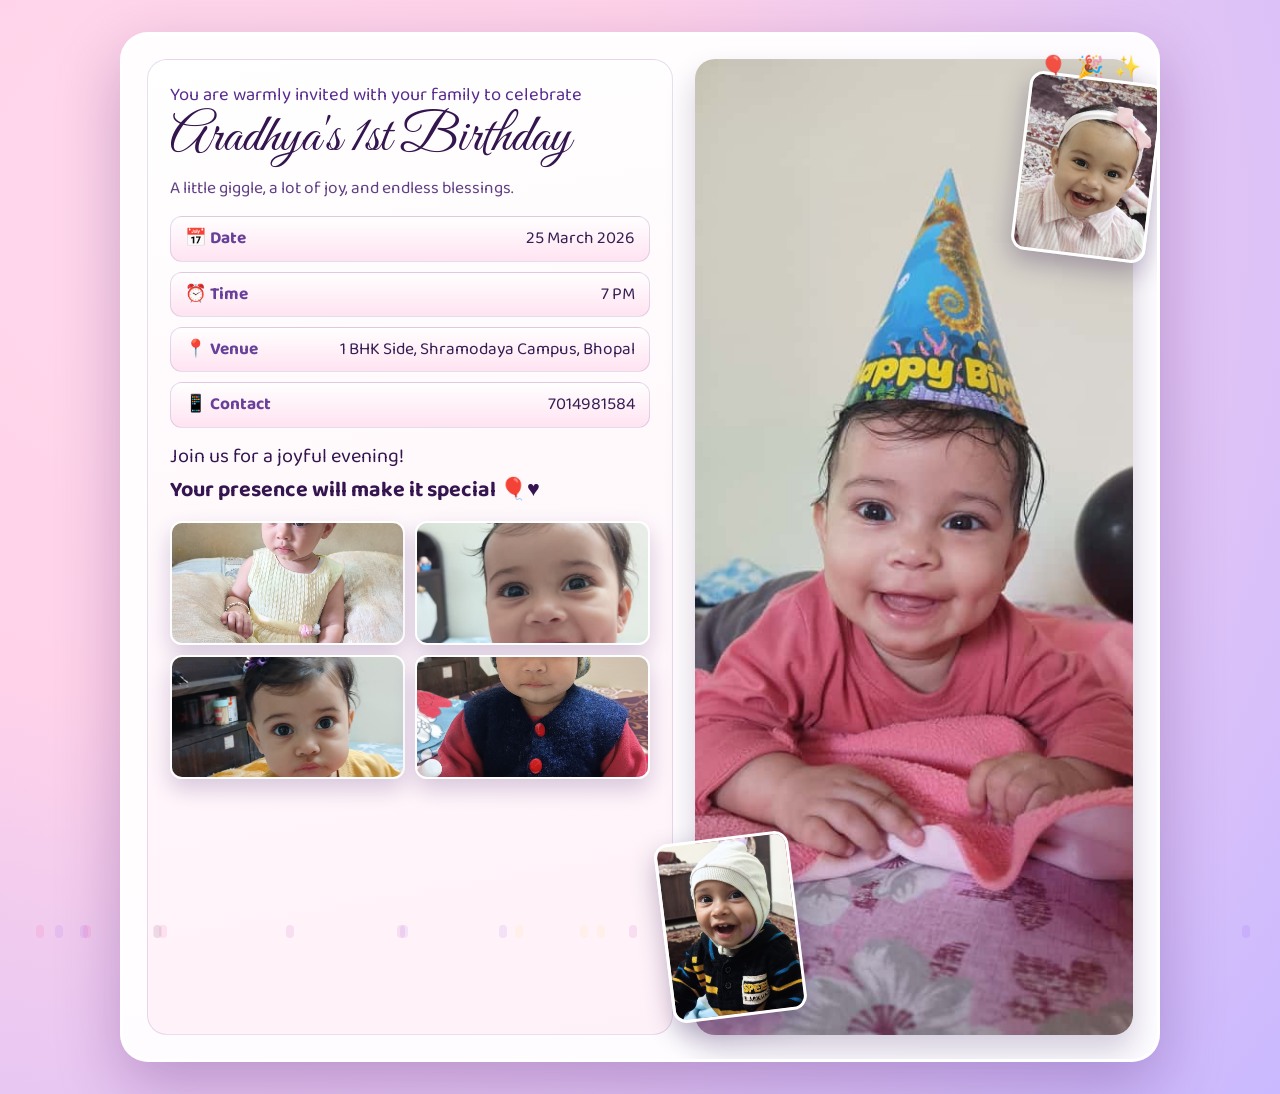
==== index.html @ 9c2704dc "first commit" ====
<!DOCTYPE html>
<html lang="en">
  <head>
    <meta charset="UTF-8" />
    <meta name="viewport" content="width=device-width, initial-scale=1.0" />
    <title>Aradhya's 1st Birthday Invitation</title>
    <link rel="preconnect" href="https://fonts.googleapis.com" />
    <link rel="preconnect" href="https://fonts.gstatic.com" crossorigin />
    <link
      href="https://fonts.googleapis.com/css2?family=Baloo+2:wght@400;600;700;800&family=Great+Vibes&display=swap"
      rel="stylesheet"
    />
    <link rel="stylesheet" href="style.css" />
  </head>
  <body>
    <main class="invite-wrapper">
      <section class="invite-card">
        <div class="corner-icons" aria-hidden="true">
          <span>🎈</span>
          <span>🎉</span>
          <span>✨</span>
        </div>

        <div class="invite-layout">
          <div class="invite-text">
            <p class="eyebrow">You are warmly invited with your family to celebrate</p>
            <h1>Aradhya's 1st Birthday</h1>
            <p class="tagline">A little giggle, a lot of joy, and endless blessings.</p>

            <div class="event-details">
              <p><span class="label">📅 Date</span><span class="value">25 March 2026</span></p>
              <p><span class="label">⏰ Time</span><span class="value">7 PM</span></p>
              <p>
                <span class="label">📍 Venue</span>
                <span class="value">1 BHK Side, Shramodaya Campus, Bhopal</span>
              </p>
              <p><span class="label">📱 Contact</span><span class="value">7014981584</span></p>
            </div>

            <p class="closing-line">Join us for a joyful evening!</p>
            <p class="closing-line strong">Your presence will make it special 🎈♥️</p>

            <div class="photo-strip" aria-label="Aradhya photo memories">
              <img src="./img/image-13.jpeg" alt="Aradhya in yellow dress" />
              <img src="./img/image-1.jpeg" alt="Aradhya cheerful portrait" />
              <img src="./img/image-8.jpeg" alt="Aradhya close-up portrait" />
              <img src="./img/image-14.jpeg" alt="Aradhya in winter wear" />
            </div>
          </div>

          <div class="invite-visual">
            <img
              class="hero-photo"
              src="./img/image-15.jpeg"
              alt="Aradhya smiling in birthday cap"
            />
            <img
              class="float-photo photo-a"
              src="./img/image-10.jpeg"
              alt="Aradhya in winter cap smiling"
            />
            <img
              class="float-photo photo-b"
              src="./img/image-3.jpeg"
              alt="Aradhya smiling in pink outfit"
            />
          </div>
        </div>
      </section>
    </main>

    <script src="script.js"></script>
  </body>
</html>
---- style.css ----
:root {
  --pink-50: #fff1f8;
  --pink-100: #ffe3f1;
  --pink-300: #f79dcf;
  --purple-700: #592b8f;
  --purple-900: #35154f;
  --teal-500: #2f9fa0;
  --text-dark: #2a173f;
  --white-95: rgba(255, 255, 255, 0.95);
}

* {
  box-sizing: border-box;
}

body {
  margin: 0;
  min-height: 100vh;
  font-family: "Baloo 2", cursive;
  color: var(--text-dark);
  background: radial-gradient(circle at 15% 20%, #ffd8ec 0%, #ffd2e9 35%, #cab9ff 100%);
}

.invite-wrapper {
  min-height: 100vh;
  display: grid;
  place-items: center;
  padding: 32px 16px;
}

.invite-card {
  width: min(1040px, 100%);
  border-radius: 28px;
  overflow: hidden;
  background: var(--white-95);
  border: 3px solid rgba(255, 255, 255, 0.85);
  box-shadow: 0 24px 64px rgba(60, 12, 100, 0.28);
  position: relative;
}

.corner-icons {
  position: absolute;
  z-index: 5;
  top: 16px;
  right: 16px;
  display: flex;
  gap: 10px;
  font-size: 1.35rem;
  opacity: 0.9;
}

.corner-icons span {
  animation: bob 2.4s ease-in-out infinite;
}

.corner-icons span:nth-child(2) {
  animation-delay: 0.25s;
}

.corner-icons span:nth-child(3) {
  animation-delay: 0.5s;
}

.invite-layout {
  display: grid;
  grid-template-columns: 1.2fr 1fr;
  gap: 22px;
  padding: 24px;
}

.invite-text {
  background: linear-gradient(170deg, #fff 0%, var(--pink-50) 100%);
  border: 1px solid rgba(89, 43, 143, 0.14);
  border-radius: 20px;
  padding: 24px 22px;
}

h1 {
  margin: 2px 0 0;
  line-height: 1.05;
  font-size: clamp(2.4rem, 4.2vw, 3.4rem);
  font-family: "Great Vibes", cursive;
  font-weight: 500;
  color: var(--purple-900);
}

.eyebrow {
  margin: 0;
  font-size: 1.15rem;
  line-height: 1.3;
  color: var(--purple-700);
}

.tagline {
  margin: 8px 0 14px;
  font-size: 1.08rem;
  color: #613f87;
}

.event-details {
  display: grid;
  gap: 10px;
}

.event-details p {
  margin: 0;
  padding: 10px 14px;
  display: flex;
  justify-content: space-between;
  align-items: baseline;
  gap: 14px;
  border-radius: 12px;
  background: linear-gradient(180deg, #fff, var(--pink-100));
  border: 1px solid rgba(89, 43, 143, 0.16);
  font-size: 1.08rem;
  line-height: 1.35;
}

.label {
  color: #68409a;
  font-weight: 700;
  white-space: nowrap;
}

.value {
  text-align: right;
  color: #371d54;
}

.closing-line {
  margin: 12px 0 0;
  font-size: 1.25rem;
  color: var(--purple-900);
}

.closing-line.strong {
  margin-top: 1px;
  font-size: 1.35rem;
  font-weight: 700;
}

.invite-visual {
  position: relative;
  display: flex;
  align-items: stretch;
}

.hero-photo {
  width: 100%;
  height: 100%;
  min-height: 420px;
  border-radius: 20px;
  object-fit: cover;
  object-position: center;
  display: block;
  box-shadow: 0 16px 30px rgba(43, 19, 79, 0.2);
}

.float-photo {
  position: absolute;
  width: 135px;
  aspect-ratio: 3 / 4;
  object-fit: cover;
  border-radius: 14px;
  border: 3px solid #fff;
  box-shadow: 0 10px 26px rgba(34, 9, 70, 0.3);
}

.photo-a {
  bottom: 18px;
  left: -32px;
  transform: rotate(-7deg);
}

.photo-b {
  top: 18px;
  right: -22px;
  transform: rotate(7deg);
}

.photo-strip {
  display: grid;
  grid-template-columns: repeat(2, minmax(0, 1fr));
  gap: 10px;
  margin-top: 14px;
}

.photo-strip img {
  width: 100%;
  height: 124px;
  object-fit: cover;
  border-radius: 12px;
  border: 2px solid #fff;
  box-shadow: 0 10px 22px rgba(54, 17, 101, 0.2);
  transition: transform 0.3s ease, box-shadow 0.3s ease;
}

.photo-strip img:hover {
  transform: translateY(-4px) scale(1.02);
  box-shadow: 0 14px 26px rgba(54, 17, 101, 0.3);
}

.confetti {
  position: fixed;
  width: 8px;
  height: 13px;
  top: -20px;
  border-radius: 4px;
  pointer-events: none;
  animation: drop linear forwards;
  z-index: 10;
}

@keyframes bob {
  0%,
  100% {
    transform: translateY(0);
  }
  50% {
    transform: translateY(-5px);
  }
}

@keyframes drop {
  to {
    transform: translateY(105vh) rotate(540deg);
    opacity: 0.1;
  }
}

@media (max-width: 760px) {
  .invite-layout {
    grid-template-columns: 1fr;
    padding: 16px;
  }

  .event-details {
    gap: 8px;
  }

  .event-details p {
    display: grid;
    gap: 2px;
  }

  .photo-strip {
    grid-template-columns: repeat(2, 1fr);
    margin-top: 12px;
  }

  .photo-strip img {
    height: 120px;
  }

  .hero-photo {
    min-height: 340px;
  }

  .float-photo {
    width: 108px;
  }

  .photo-a {
    left: 8px;
    bottom: 8px;
  }

  .photo-b {
    right: 8px;
    top: 8px;
  }

  .closing-line {
    font-size: 1.15rem;
  }

  .closing-line.strong {
    font-size: 1.22rem;
  }
}
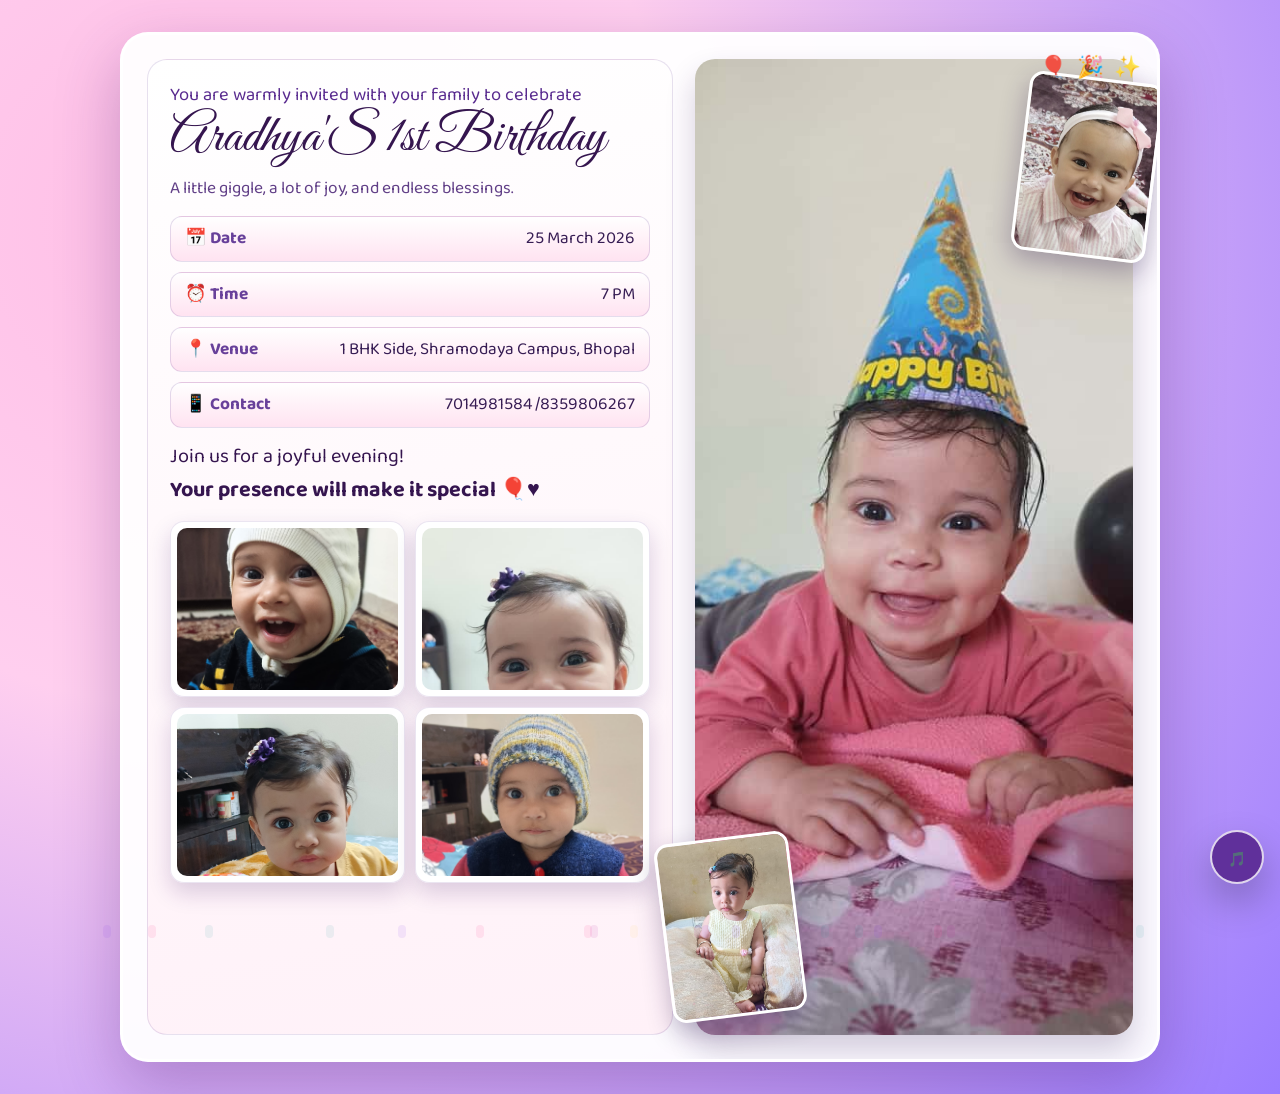
==== commit 79e795dd: "changes" ====
--- a/index.html
+++ b/index.html
@@ -24,7 +24,7 @@
         <div class="invite-layout">
           <div class="invite-text">
             <p class="eyebrow">You are warmly invited with your family to celebrate</p>
-            <h1>Aradhya's 1st Birthday</h1>
+            <h1>Aradhya'S 1st Birthday</h1>
             <p class="tagline">A little giggle, a lot of joy, and endless blessings.</p>
 
             <div class="event-details">
@@ -34,17 +34,32 @@
                 <span class="label">📍 Venue</span>
                 <span class="value">1 BHK Side, Shramodaya Campus, Bhopal</span>
               </p>
-              <p><span class="label">📱 Contact</span><span class="value">7014981584</span></p>
+              <p><span class="label">📱 Contact</span><span class="value">7014981584 /8359806267</span></p>
+               
             </div>
 
             <p class="closing-line">Join us for a joyful evening!</p>
             <p class="closing-line strong">Your presence will make it special 🎈♥️</p>
 
             <div class="photo-strip" aria-label="Aradhya photo memories">
-              <img src="./img/image-13.jpeg" alt="Aradhya in yellow dress" />
-              <img src="./img/image-1.jpeg" alt="Aradhya cheerful portrait" />
-              <img src="./img/image-8.jpeg" alt="Aradhya close-up portrait" />
-              <img src="./img/image-14.jpeg" alt="Aradhya in winter wear" />
+              <div class="photo-tile">
+                <img src="./img/image-10.jpeg" alt="Aradhya in yellow dress" />
+              </div>
+              <div class="photo-tile">
+                <img
+                  src="./img/image-1.jpeg"
+                  alt="Aradhya cheerful portrait"
+                />
+              </div>
+              <div class="photo-tile">
+                <img src="./img/image-8.jpeg" alt="Aradhya close-up portrait" />
+              </div>
+              <div class="photo-tile">
+                <img
+                  src="./img/image-14.jpeg"
+                  alt="Aradhya in winter wear"
+                />
+              </div>
             </div>
           </div>
 
@@ -54,9 +69,15 @@
               src="./img/image-15.jpeg"
               alt="Aradhya smiling in birthday cap"
             />
+            <div class="hero-overlay" aria-hidden="true">
+              <div class="hero-overlay-inner">
+                <div class="hero-overlay-title">Aradhya&apos;S 1st Birthday</div>
+                <div class="hero-overlay-meta">25 March 2026 • 7 PM</div>
+              </div>
+            </div>
             <img
               class="float-photo photo-a"
-              src="./img/image-10.jpeg"
+              src="./img/image-13.jpeg"
               alt="Aradhya in winter cap smiling"
             />
             <img
@@ -70,5 +91,12 @@
     </main>
 
     <script src="script.js"></script>
+
+    <button id="musicBtn" class="music-btn" type="button" aria-label="Toggle background music">
+      <span>🎵</span>
+    </button>
+    <audio id="bgm" preload="auto" loop>
+      <source src="./assets/music.mp3" type="audio/mpeg" />
+    </audio>
   </body>
 </html>
--- a/style.css
+++ b/style.css
@@ -18,7 +18,12 @@
   min-height: 100vh;
   font-family: "Baloo 2", cursive;
   color: var(--text-dark);
-  background: radial-gradient(circle at 15% 20%, #ffd8ec 0%, #ffd2e9 35%, #cab9ff 100%);
+  background: radial-gradient(
+    circle at 15% 20%,
+    #ffbfe6 0%,
+    #ffcfef 35%,
+    #9a7cff 100%
+  );
 }
 
 .invite-wrapper {
@@ -36,6 +41,8 @@
   border: 3px solid rgba(255, 255, 255, 0.85);
   box-shadow: 0 24px 64px rgba(60, 12, 100, 0.28);
   position: relative;
+  --tile-clip: none;
+  animation: cardIn 900ms ease-out both;
 }
 
 .corner-icons {
@@ -82,6 +89,7 @@
   font-family: "Great Vibes", cursive;
   font-weight: 500;
   color: var(--purple-900);
+  animation: titleBreathe 5s ease-in-out infinite;
 }
 
 .eyebrow {
@@ -116,6 +124,26 @@
   line-height: 1.35;
 }
 
+.event-details p:nth-child(1) {
+  animation: rowFloat 4.2s ease-in-out infinite;
+  animation-delay: 0ms;
+}
+
+.event-details p:nth-child(2) {
+  animation: rowFloat 4.2s ease-in-out infinite;
+  animation-delay: 220ms;
+}
+
+.event-details p:nth-child(3) {
+  animation: rowFloat 4.2s ease-in-out infinite;
+  animation-delay: 440ms;
+}
+
+.event-details p:nth-child(4) {
+  animation: rowFloat 4.2s ease-in-out infinite;
+  animation-delay: 660ms;
+}
+
 .label {
   color: #68409a;
   font-weight: 700;
@@ -137,12 +165,51 @@
   margin-top: 1px;
   font-size: 1.35rem;
   font-weight: 700;
+  animation: strongPulse 3.8s ease-in-out infinite;
 }
 
 .invite-visual {
   position: relative;
   display: flex;
   align-items: stretch;
+}
+
+.hero-overlay {
+  position: absolute;
+  left: 14px;
+  right: 14px;
+  bottom: 14px;
+  z-index: 2;
+  display: none;
+  pointer-events: none;
+}
+
+.hero-overlay-inner {
+  border-radius: 16px;
+  padding: 10px 12px;
+  color: #fff;
+  background: linear-gradient(
+    120deg,
+    rgba(53, 21, 79, 0.7) 0%,
+    rgba(184, 50, 132, 0.66) 100%
+  );
+  border: 1px solid rgba(255, 255, 255, 0.25);
+  box-shadow: 0 14px 28px rgba(0, 0, 0, 0.22);
+  text-shadow: 0 2px 14px rgba(0, 0, 0, 0.25);
+}
+
+.hero-overlay-title {
+  font-family: "Great Vibes", cursive;
+  font-size: 1.85rem;
+  line-height: 1;
+  font-weight: 500;
+}
+
+.hero-overlay-meta {
+  margin-top: 6px;
+  font-size: 0.98rem;
+  font-weight: 700;
+  opacity: 0.95;
 }
 
 .hero-photo {
@@ -164,6 +231,7 @@
   border-radius: 14px;
   border: 3px solid #fff;
   box-shadow: 0 10px 26px rgba(34, 9, 70, 0.3);
+  z-index: 3;
 }
 
 .photo-a {
@@ -185,19 +253,58 @@
   margin-top: 14px;
 }
 
-.photo-strip img {
+.photo-tile {
+  aspect-ratio: 4 / 3;
+  background: rgba(255, 255, 255, 0.95);
+  border: 1px solid rgba(89, 43, 143, 0.12);
+  box-shadow: 0 10px 22px rgba(54, 17, 101, 0.18);
+  padding: 6px;
+  overflow: hidden;
+  border-radius: 14px;
+  transition: transform 0.3s ease, box-shadow 0.3s ease;
+  animation: tileFloat 4.5s ease-in-out infinite;
+}
+
+.photo-tile:nth-child(1) {
+  animation-delay: 0ms;
+}
+.photo-tile:nth-child(2) {
+  animation-delay: 140ms;
+}
+.photo-tile:nth-child(3) {
+  animation-delay: 280ms;
+}
+.photo-tile:nth-child(4) {
+  animation-delay: 420ms;
+}
+
+.photo-tile img {
   width: 100%;
-  height: 124px;
+  height: 100%;
+  display: block;
   object-fit: cover;
-  border-radius: 12px;
-  border: 2px solid #fff;
-  box-shadow: 0 10px 22px rgba(54, 17, 101, 0.2);
-  transition: transform 0.3s ease, box-shadow 0.3s ease;
-}
-
-.photo-strip img:hover {
+  border-radius: 10px;
+}
+
+.photo-tile:hover {
   transform: translateY(-4px) scale(1.02);
   box-shadow: 0 14px 26px rgba(54, 17, 101, 0.3);
+}
+
+.photo-strip .photo-tile:nth-child(1) img {
+  object-position: center 45%;
+}
+
+.photo-strip .photo-tile:nth-child(2) img {
+  object-position: center 35%;
+}
+
+.photo-strip .photo-tile:nth-child(3) img {
+  object-position: center 38%;
+}
+
+.photo-strip .photo-tile:nth-child(4) img {
+  object-position: center 30%;
 }
 
 .confetti {
@@ -211,6 +318,52 @@
   z-index: 10;
 }
 
+.balloon {
+  position: fixed;
+  width: var(--balloon-size, 24px);
+  height: calc(var(--balloon-size, 24px) * 1.2);
+  left: 0;
+  border-radius: 50% 50% 48% 48%;
+  background: var(--balloon-color, #ff7ac8);
+  box-shadow: inset -8px -8px 14px rgba(255, 255, 255, 0.25);
+  opacity: 0.8;
+  pointer-events: none;
+  z-index: 9;
+}
+
+.balloon::before {
+  content: "";
+  position: absolute;
+  bottom: -5px;
+  left: 50%;
+  width: 8px;
+  height: 8px;
+  transform: translateX(-50%) rotate(45deg);
+  background: inherit;
+  border-radius: 1px;
+}
+
+.balloon::after {
+  content: "";
+  position: absolute;
+  left: 50%;
+  top: calc(100% + 2px);
+  width: 1.5px;
+  height: 30px;
+  transform: translateX(-50%);
+  background: rgba(89, 43, 143, 0.35);
+}
+
+.balloon-rise {
+  bottom: -80px;
+  animation: balloonRise linear forwards;
+}
+
+.balloon-fall {
+  top: -80px;
+  animation: balloonFall linear forwards;
+}
+
 @keyframes bob {
   0%,
   100% {
@@ -228,10 +381,162 @@
   }
 }
 
+@keyframes balloonRise {
+  0% {
+    transform: translateY(0) translateX(0) rotate(0deg);
+    opacity: 0;
+  }
+  12% {
+    opacity: 0.85;
+  }
+  100% {
+    transform: translateY(-120vh) translateX(18px) rotate(8deg);
+    opacity: 0;
+  }
+}
+
+@keyframes balloonFall {
+  0% {
+    transform: translateY(0) translateX(0) rotate(0deg);
+    opacity: 0;
+  }
+  12% {
+    opacity: 0.8;
+  }
+  100% {
+    transform: translateY(120vh) translateX(-16px) rotate(-8deg);
+    opacity: 0;
+  }
+}
+
+@keyframes cardIn {
+  from {
+    opacity: 0;
+    transform: translateY(10px) scale(0.99);
+  }
+  to {
+    opacity: 1;
+    transform: translateY(0) scale(1);
+  }
+}
+
+@keyframes titleBreathe {
+  0%,
+  100% {
+    transform: translateY(0);
+  }
+  50% {
+    transform: translateY(-2px);
+  }
+}
+
+@keyframes rowFloat {
+  0%,
+  100% {
+    transform: translateY(0);
+  }
+  50% {
+    transform: translateY(-3px);
+  }
+}
+
+@keyframes tileFloat {
+  0%,
+  100% {
+    transform: translateY(0);
+  }
+  50% {
+    transform: translateY(-4px);
+  }
+}
+
+@keyframes strongPulse {
+  0%,
+  100% {
+    transform: translateY(0) scale(1);
+  }
+  50% {
+    transform: translateY(-1px) scale(1.03);
+  }
+}
+
+@media (prefers-reduced-motion: reduce) {
+  .invite-card,
+  h1,
+  .event-details p,
+  .closing-line.strong,
+  .photo-tile,
+  .balloon {
+    animation: none !important;
+  }
+}
+
 @media (max-width: 760px) {
+  .invite-card {
+    max-height: none;
+  }
+
+  .invite-wrapper {
+    padding: 16px 12px;
+    place-items: start center;
+  }
+
   .invite-layout {
-    grid-template-columns: 1fr;
-    padding: 16px;
+    display: flex;
+    flex-direction: column;
+    gap: 10px;
+    padding: 12px;
+  }
+
+  .invite-visual {
+    order: 1;
+  }
+
+  .invite-text {
+    order: 2;
+    padding: 16px 12px;
+  }
+
+  .hero-photo {
+    min-height: 235px;
+    border-radius: 16px;
+    height: 270px;
+    max-height: 300px;
+    object-fit: cover;
+    object-position: center 58%;
+    background: transparent;
+  }
+
+  .hero-overlay {
+    display: none;
+  }
+
+  .hero-overlay-title {
+    font-size: 1.55rem;
+  }
+
+  .hero-overlay-meta {
+    font-size: 0.9rem;
+  }
+
+  .float-photo {
+    display: block;
+    width: 112px;
+    border-radius: 14px;
+    border-width: 3px;
+  }
+
+  h1 {
+    font-size: clamp(1.95rem, 7.2vw, 2.35rem);
+  }
+
+  .eyebrow {
+    font-size: 0.98rem;
+  }
+
+  .tagline {
+    font-size: 0.98rem;
+    margin-bottom: 10px;
   }
 
   .event-details {
@@ -239,42 +544,98 @@
   }
 
   .event-details p {
-    display: grid;
-    gap: 2px;
+    flex-direction: column;
+    align-items: flex-start;
+    gap: 5px;
+    font-size: 0.94rem;
+    padding: 8px 10px;
+  }
+
+  .label {
+    white-space: normal;
+  }
+
+  .value {
+    text-align: left;
+  }
+
+  .closing-line {
+    font-size: 1.02rem;
+  }
+
+  .closing-line.strong {
+    font-size: 1.08rem;
   }
 
   .photo-strip {
-    grid-template-columns: repeat(2, 1fr);
-    margin-top: 12px;
-  }
-
-  .photo-strip img {
-    height: 120px;
-  }
-
-  .hero-photo {
-    min-height: 340px;
-  }
-
-  .float-photo {
-    width: 108px;
+    margin-top: 10px;
+    gap: 6px;
+  }
+
+  .photo-tile {
+    padding: 3px;
+    aspect-ratio: 1 / 1;
+  }
+
+  /* Mobile: square tiles tend to crop heads/cheeks, so re-center face */
+  .photo-strip .photo-tile:nth-child(1) img {
+    object-position: center 42%;
+  }
+
+  .photo-strip .photo-tile:nth-child(2) img {
+    object-position: center 48%;
+  }
+
+  .photo-strip .photo-tile:nth-child(3) img {
+    object-position: center 38%;
+  }
+
+  .photo-strip .photo-tile:nth-child(4) img {
+    object-position: center 34%;
+  }
+
+  .music-btn {
+    width: 46px;
+    height: 46px;
+    right: 12px;
+    bottom: 12px;
   }
 
   .photo-a {
-    left: 8px;
-    bottom: 8px;
+    left: -12px;
+    bottom: 14px;
+    transform: rotate(-7deg);
   }
 
   .photo-b {
-    right: 8px;
-    top: 8px;
-  }
-
-  .closing-line {
-    font-size: 1.15rem;
-  }
-
-  .closing-line.strong {
-    font-size: 1.22rem;
-  }
-}
+    right: -10px;
+    top: 14px;
+    transform: rotate(7deg);
+  }
+}
+
+ .music-btn {
+  position: fixed;
+  right: 16px;
+  bottom: 16px;
+  z-index: 20;
+  width: 54px;
+  height: 54px;
+  border-radius: 50%;
+  border: 2px solid rgba(255, 255, 255, 0.8);
+  background: rgba(92, 43, 149, 0.94);
+  color: #fff;
+  box-shadow: 0 18px 38px rgba(0, 0, 0, 0.25);
+  cursor: pointer;
+  display: grid;
+  place-items: center;
+  padding: 0;
+  font-size: 1.15rem;
+}
+
+.music-btn span {
+  font-size: 0.9rem;
+  display: block;
+  line-height: 1;
+  transform: translateY(2px);
+}
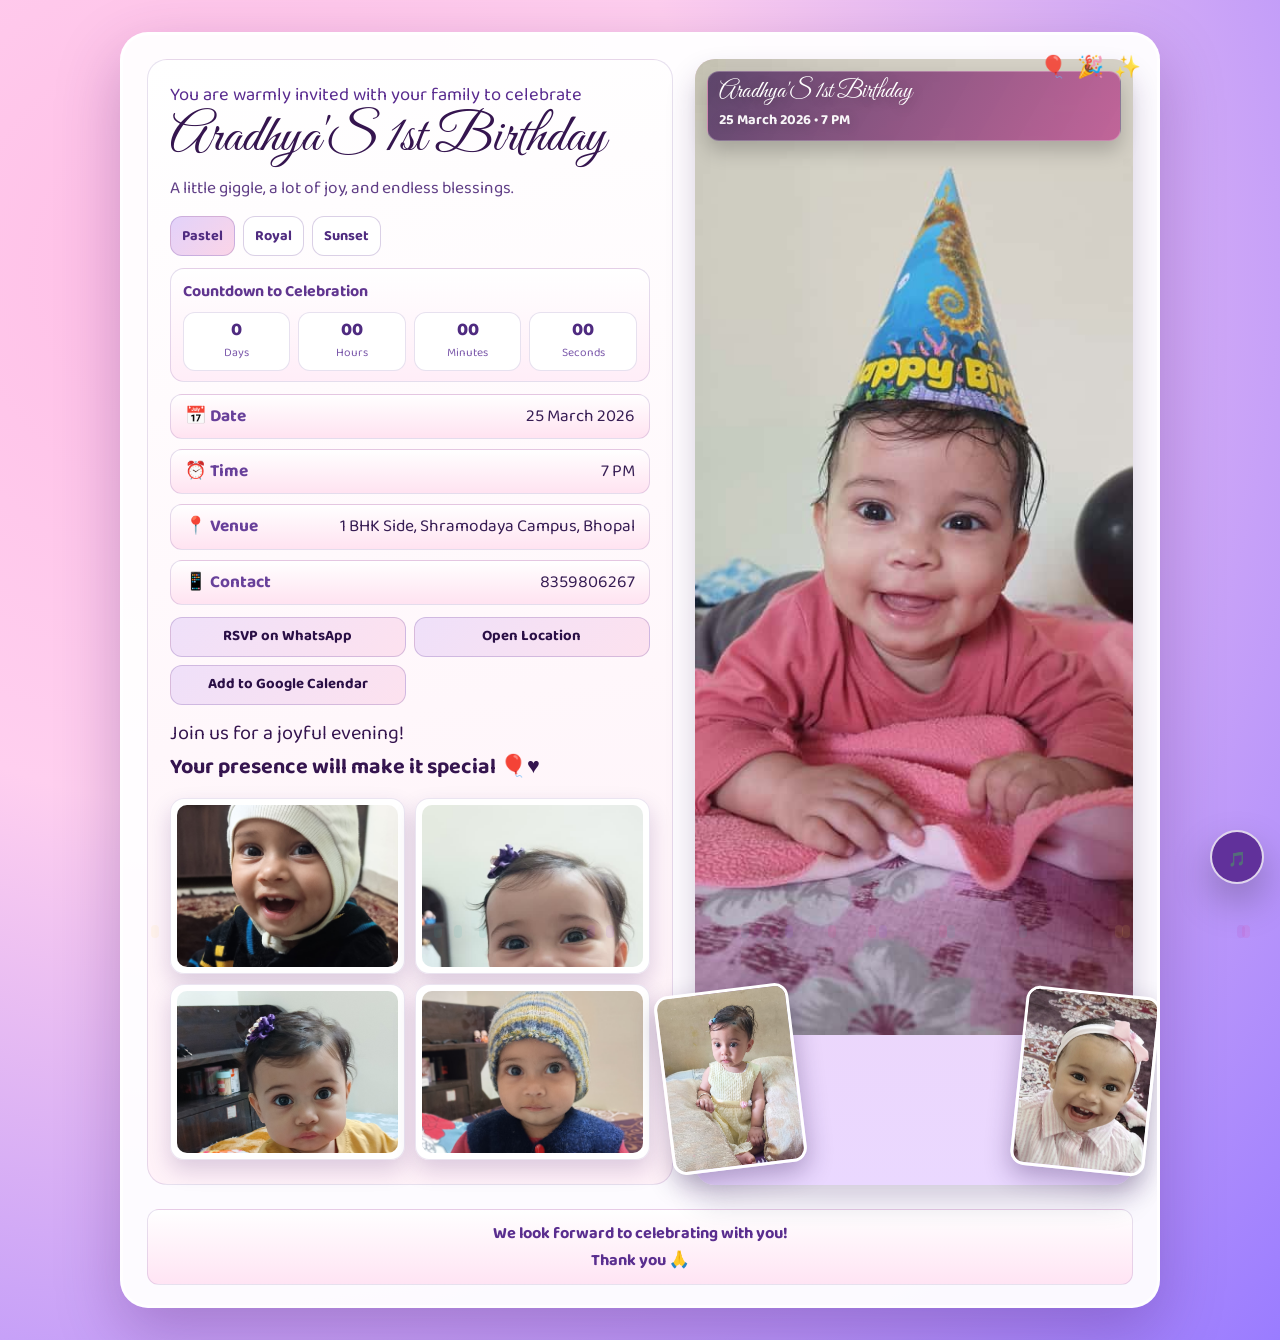
==== commit 294394f9: "changes" ====
--- a/index.html
+++ b/index.html
@@ -4,6 +4,18 @@
     <meta charset="UTF-8" />
     <meta name="viewport" content="width=device-width, initial-scale=1.0" />
     <title>Aradhya's 1st Birthday Invitation</title>
+    <meta
+      name="description"
+      content="Join us to celebrate Aradhya's 1st Birthday on 25 March 2026, 7 PM, at Shramodaya Campus, Bhopal."
+    />
+    <meta property="og:title" content="Aradhya's 1st Birthday Invitation" />
+    <meta
+      property="og:description"
+      content="You are warmly invited with your family to celebrate Aradhya's 1st Birthday."
+    />
+    <meta property="og:type" content="website" />
+    <meta property="og:image" content="./img/image-15.jpeg" />
+    <link rel="icon" type="image/jpeg" href="./img/image-15.jpeg" />
     <link rel="preconnect" href="https://fonts.googleapis.com" />
     <link rel="preconnect" href="https://fonts.gstatic.com" crossorigin />
     <link
@@ -23,25 +35,67 @@
 
         <div class="invite-layout">
           <div class="invite-text">
-            <p class="eyebrow">You are warmly invited with your family to celebrate</p>
-            <h1>Aradhya'S 1st Birthday</h1>
-            <p class="tagline">A little giggle, a lot of joy, and endless blessings.</p>
+            <p class="eyebrow reveal">You are warmly invited with your family to celebrate</p>
+            <h1 class="reveal">Aradhya'S 1st Birthday</h1>
+            <p class="tagline reveal">A little giggle, a lot of joy, and endless blessings.</p>
 
-            <div class="event-details">
+            <div class="theme-switcher reveal" aria-label="Theme switcher">
+              <button class="theme-btn active" data-theme="pastel" type="button">
+                Pastel
+              </button>
+              <button class="theme-btn" data-theme="royal" type="button">Royal</button>
+              <button class="theme-btn" data-theme="sunset" type="button">Sunset</button>
+            </div>
+
+            <div class="countdown-wrap reveal">
+              <div class="countdown-title">Countdown to Celebration</div>
+              <div id="countdown" class="countdown" aria-live="polite">
+                <div class="countdown-box"><span id="cdDays">0</span><small>Days</small></div>
+                <div class="countdown-box"><span id="cdHours">0</span><small>Hours</small></div>
+                <div class="countdown-box"><span id="cdMinutes">0</span><small>Minutes</small></div>
+                <div class="countdown-box"><span id="cdSeconds">0</span><small>Seconds</small></div>
+              </div>
+            </div>
+
+            <div class="event-details reveal">
               <p><span class="label">📅 Date</span><span class="value">25 March 2026</span></p>
               <p><span class="label">⏰ Time</span><span class="value">7 PM</span></p>
               <p>
                 <span class="label">📍 Venue</span>
                 <span class="value">1 BHK Side, Shramodaya Campus, Bhopal</span>
               </p>
-              <p><span class="label">📱 Contact</span><span class="value">7014981584 /8359806267</span></p>
+              <p><span class="label">📱 Contact</span><span class="value">8359806267</span></p>
                
             </div>
 
-            <p class="closing-line">Join us for a joyful evening!</p>
-            <p class="closing-line strong">Your presence will make it special 🎈♥️</p>
+            <div class="action-grid reveal">
+              <a
+                class="action-btn"
+                target="_blank"
+                rel="noopener noreferrer"
+                href="https://wa.me/918359806267?text=We%20will%20join%20Aradhya%27S%201st%20Birthday%20celebration%20on%2025%20March%202026%20at%207%20PM.%20Thank%20you%20for%20the%20invite%21"
+                >RSVP on WhatsApp</a
+              >
+              <a
+                class="action-btn"
+                target="_blank"
+                rel="noopener noreferrer"
+                href="https://maps.app.goo.gl/EkaTwREzfzoWGPge7"
+                >Open Location</a
+              >
+              <a
+                class="action-btn"
+                target="_blank"
+                rel="noopener noreferrer"
+                href="https://calendar.google.com/calendar/render?action=TEMPLATE&text=Aradhya%27S%201st%20Birthday&dates=20260325T133000Z/20260325T163000Z&details=You%20are%20warmly%20invited%20with%20your%20family%20to%20celebrate%20Aradhya%27S%201st%20Birthday.&location=1%20BHK%20Side%2C%20Shramodaya%20Campus%2C%20Bhopal"
+                >Add to Google Calendar</a
+              >
+            </div>
 
-            <div class="photo-strip" aria-label="Aradhya photo memories">
+            <p class="closing-line reveal">Join us for a joyful evening!</p>
+            <p class="closing-line strong reveal">Your presence will make it special 🎈♥️</p>
+
+            <div class="photo-strip reveal" aria-label="Aradhya photo memories">
               <div class="photo-tile">
                 <img src="./img/image-10.jpeg" alt="Aradhya in yellow dress" />
               </div>
@@ -65,7 +119,7 @@
 
           <div class="invite-visual">
             <img
-              class="hero-photo"
+              class="hero-photo reveal"
               src="./img/image-15.jpeg"
               alt="Aradhya smiling in birthday cap"
             />
@@ -87,16 +141,29 @@
             />
           </div>
         </div>
+
+        <p class="thank-note">
+          We look forward to celebrating with you!<br />
+          Thank you 🙏
+        </p>
       </section>
     </main>
 
     <script src="script.js"></script>
 
+    <button
+      id="autoplayBtn"
+      class="autoplay-btn"
+      type="button"
+      title="Music autoplay setting"
+    >
+      Auto: ON
+    </button>
     <button id="musicBtn" class="music-btn" type="button" aria-label="Toggle background music">
       <span>🎵</span>
     </button>
     <audio id="bgm" preload="auto" loop>
-      <source src="./assets/music.mp3" type="audio/mpeg" />
+      <source src="./assets/moodmode-happy-birthday-song-455067.mp3" type="audio/mpeg" />
     </audio>
   </body>
 </html>
--- a/style.css
+++ b/style.css
@@ -7,6 +7,8 @@
   --teal-500: #2f9fa0;
   --text-dark: #2a173f;
   --white-95: rgba(255, 255, 255, 0.95);
+  --accent-a: #7c3aed;
+  --accent-b: #ec4899;
 }
 
 * {
@@ -26,6 +28,14 @@
   );
 }
 
+body[data-theme="royal"] {
+  background: radial-gradient(circle at 20% 20%, #c1b3ff 0%, #8c6dff 40%, #42236f 100%);
+}
+
+body[data-theme="sunset"] {
+  background: radial-gradient(circle at 20% 20%, #ffd49d 0%, #ffa0c7 45%, #7a4cff 100%);
+}
+
 .invite-wrapper {
   min-height: 100vh;
   display: grid;
@@ -103,6 +113,71 @@
   margin: 8px 0 14px;
   font-size: 1.08rem;
   color: #613f87;
+}
+
+.theme-switcher {
+  display: flex;
+  gap: 8px;
+  margin: 0 0 12px;
+}
+
+.theme-btn {
+  border: 1px solid rgba(89, 43, 143, 0.22);
+  border-radius: 12px;
+  padding: 7px 11px;
+  font-family: inherit;
+  font-weight: 700;
+  font-size: 0.9rem;
+  background: #fff;
+  color: #4f2b80;
+  cursor: pointer;
+}
+
+.theme-btn.active {
+  background: linear-gradient(135deg, rgba(124, 58, 237, 0.22), rgba(236, 72, 153, 0.22));
+}
+
+.countdown-wrap {
+  border: 1px solid rgba(89, 43, 143, 0.16);
+  border-radius: 14px;
+  padding: 10px 12px;
+  margin: 0 0 12px;
+  background: linear-gradient(180deg, rgba(255, 255, 255, 0.92), rgba(255, 236, 247, 0.92));
+}
+
+.countdown-title {
+  font-weight: 700;
+  color: #60358f;
+  margin-bottom: 8px;
+}
+
+.countdown {
+  display: grid;
+  grid-template-columns: repeat(4, minmax(0, 1fr));
+  gap: 8px;
+}
+
+.countdown-box {
+  border-radius: 12px;
+  padding: 8px 4px;
+  text-align: center;
+  background: #fff;
+  border: 1px solid rgba(89, 43, 143, 0.14);
+}
+
+.countdown-box span {
+  display: block;
+  font-size: 1.15rem;
+  font-weight: 800;
+  color: #4f2b80;
+  line-height: 1;
+}
+
+.countdown-box small {
+  display: block;
+  margin-top: 3px;
+  font-size: 0.74rem;
+  color: #7a57aa;
 }
 
 .event-details {
@@ -168,6 +243,34 @@
   animation: strongPulse 3.8s ease-in-out infinite;
 }
 
+.action-grid {
+  margin-top: 12px;
+  display: grid;
+  grid-template-columns: repeat(2, minmax(0, 1fr));
+  gap: 8px;
+}
+
+.action-btn {
+  appearance: none;
+  border: 1px solid rgba(89, 43, 143, 0.22);
+  border-radius: 12px;
+  background: linear-gradient(130deg, rgba(124, 58, 237, 0.12), rgba(236, 72, 153, 0.12));
+  color: #2a0f46;
+  font-family: inherit;
+  font-size: 0.93rem;
+  font-weight: 700;
+  line-height: 1.2;
+  padding: 10px 10px;
+  text-align: center;
+  text-decoration: none;
+  cursor: pointer;
+}
+
+.action-btn:hover {
+  transform: translateY(-1px);
+  box-shadow: 0 10px 16px rgba(63, 26, 105, 0.14);
+}
+
 .invite-visual {
   position: relative;
   display: flex;
@@ -176,38 +279,38 @@
 
 .hero-overlay {
   position: absolute;
-  left: 14px;
-  right: 14px;
-  bottom: 14px;
+  left: 12px;
+  right: 12px;
+  top: 12px;
   z-index: 2;
-  display: none;
+  display: block;
   pointer-events: none;
 }
 
 .hero-overlay-inner {
-  border-radius: 16px;
-  padding: 10px 12px;
+  border-radius: 12px;
+  padding: 8px 11px;
   color: #fff;
   background: linear-gradient(
     120deg,
-    rgba(53, 21, 79, 0.7) 0%,
-    rgba(184, 50, 132, 0.66) 100%
+    rgba(53, 21, 79, 0.72) 0%,
+    rgba(184, 50, 132, 0.68) 100%
   );
   border: 1px solid rgba(255, 255, 255, 0.25);
-  box-shadow: 0 14px 28px rgba(0, 0, 0, 0.22);
+  box-shadow: 0 10px 20px rgba(0, 0, 0, 0.2);
   text-shadow: 0 2px 14px rgba(0, 0, 0, 0.25);
 }
 
 .hero-overlay-title {
   font-family: "Great Vibes", cursive;
-  font-size: 1.85rem;
+  font-size: 1.52rem;
   line-height: 1;
   font-weight: 500;
 }
 
 .hero-overlay-meta {
-  margin-top: 6px;
-  font-size: 0.98rem;
+  margin-top: 4px;
+  font-size: 0.9rem;
   font-weight: 700;
   opacity: 0.95;
 }
@@ -217,9 +320,10 @@
   height: 100%;
   min-height: 420px;
   border-radius: 20px;
-  object-fit: cover;
-  object-position: center;
+  object-fit: contain;
+  object-position: center top;
   display: block;
+  background: linear-gradient(180deg, #f7d0ea 0%, #ead8ff 100%);
   box-shadow: 0 16px 30px rgba(43, 19, 79, 0.2);
 }
 
@@ -235,15 +339,15 @@
 }
 
 .photo-a {
-  bottom: 18px;
+  bottom: 16px;
   left: -32px;
   transform: rotate(-7deg);
 }
 
 .photo-b {
-  top: 18px;
-  right: -22px;
-  transform: rotate(7deg);
+  bottom: 14px;
+  right: -20px;
+  transform: rotate(6deg);
 }
 
 .photo-strip {
@@ -251,6 +355,18 @@
   grid-template-columns: repeat(2, minmax(0, 1fr));
   gap: 10px;
   margin-top: 14px;
+}
+
+.thank-note {
+  margin: 0 24px 20px;
+  padding: 10px 14px;
+  text-align: center;
+  font-size: 1.02rem;
+  font-weight: 700;
+  color: #5a2e8f;
+  border-radius: 12px;
+  background: linear-gradient(180deg, rgba(255, 255, 255, 0.92), rgba(255, 226, 243, 0.92));
+  border: 1px solid rgba(89, 43, 143, 0.14);
 }
 
 .photo-tile {
@@ -289,6 +405,17 @@
 .photo-tile:hover {
   transform: translateY(-4px) scale(1.02);
   box-shadow: 0 14px 26px rgba(54, 17, 101, 0.3);
+}
+
+.reveal {
+  opacity: 0;
+  transform: translateY(10px);
+  transition: opacity 500ms ease, transform 500ms ease;
+}
+
+.reveal.in {
+  opacity: 1;
+  transform: translateY(0);
 }
 
 .photo-strip .photo-tile:nth-child(1) img {
@@ -498,25 +625,25 @@
   }
 
   .hero-photo {
-    min-height: 235px;
+    min-height: 245px;
     border-radius: 16px;
-    height: 270px;
-    max-height: 300px;
-    object-fit: cover;
-    object-position: center 58%;
-    background: transparent;
+    height: 285px;
+    max-height: 315px;
+    object-fit: contain;
+    object-position: center top;
+    background: linear-gradient(180deg, #f7d0ea 0%, #ead8ff 100%);
   }
 
   .hero-overlay {
-    display: none;
+    display: block;
   }
 
   .hero-overlay-title {
-    font-size: 1.55rem;
+    font-size: 1.35rem;
   }
 
   .hero-overlay-meta {
-    font-size: 0.9rem;
+    font-size: 0.82rem;
   }
 
   .float-photo {
@@ -537,6 +664,32 @@
   .tagline {
     font-size: 0.98rem;
     margin-bottom: 10px;
+  }
+
+  .theme-switcher {
+    margin-bottom: 10px;
+  }
+
+  .theme-btn {
+    padding: 6px 9px;
+    font-size: 0.86rem;
+  }
+
+  .countdown-wrap {
+    margin-bottom: 10px;
+    padding: 8px 10px;
+  }
+
+  .countdown {
+    gap: 6px;
+  }
+
+  .countdown-box {
+    padding: 6px 2px;
+  }
+
+  .countdown-box span {
+    font-size: 1rem;
   }
 
   .event-details {
@@ -572,6 +725,23 @@
     gap: 6px;
   }
 
+  .thank-note {
+    margin: 0 12px 14px;
+    font-size: 0.95rem;
+    padding: 9px 10px;
+  }
+
+  .action-grid {
+    margin-top: 10px;
+    grid-template-columns: 1fr;
+    gap: 6px;
+  }
+
+  .action-btn {
+    font-size: 0.9rem;
+    padding: 9px 9px;
+  }
+
   .photo-tile {
     padding: 3px;
     aspect-ratio: 1 / 1;
@@ -602,15 +772,16 @@
   }
 
   .photo-a {
-    left: -12px;
-    bottom: 14px;
+    left: -8px;
+    bottom: 8px;
     transform: rotate(-7deg);
   }
 
   .photo-b {
-    right: -10px;
-    top: 14px;
-    transform: rotate(7deg);
+    right: -6px;
+    bottom: 10px;
+    top: auto;
+    transform: rotate(6deg);
   }
 }
 
@@ -618,7 +789,7 @@
   position: fixed;
   right: 16px;
   bottom: 16px;
-  z-index: 20;
+  z-index: 9999;
   width: 54px;
   height: 54px;
   border-radius: 50%;
@@ -631,6 +802,8 @@
   place-items: center;
   padding: 0;
   font-size: 1.15rem;
+  pointer-events: auto;
+  touch-action: manipulation;
 }
 
 .music-btn span {
@@ -639,3 +812,36 @@
   line-height: 1;
   transform: translateY(2px);
 }
+
+.autoplay-btn {
+  position: fixed;
+  right: 78px;
+  bottom: 20px;
+  z-index: 9999;
+  border: 1px solid rgba(255, 255, 255, 0.75);
+  border-radius: 20px;
+  background: rgba(53, 21, 79, 0.86);
+  color: #fff;
+  box-shadow: 0 12px 28px rgba(0, 0, 0, 0.2);
+  font-family: inherit;
+  font-size: 0.84rem;
+  font-weight: 700;
+  line-height: 1;
+  padding: 9px 12px;
+  cursor: pointer;
+  touch-action: manipulation;
+  display: none;
+}
+
+.autoplay-btn.off {
+  background: rgba(84, 84, 84, 0.85);
+}
+
+@media (max-width: 760px) {
+  .autoplay-btn {
+    right: 62px;
+    bottom: 16px;
+    font-size: 0.78rem;
+    padding: 8px 10px;
+  }
+}
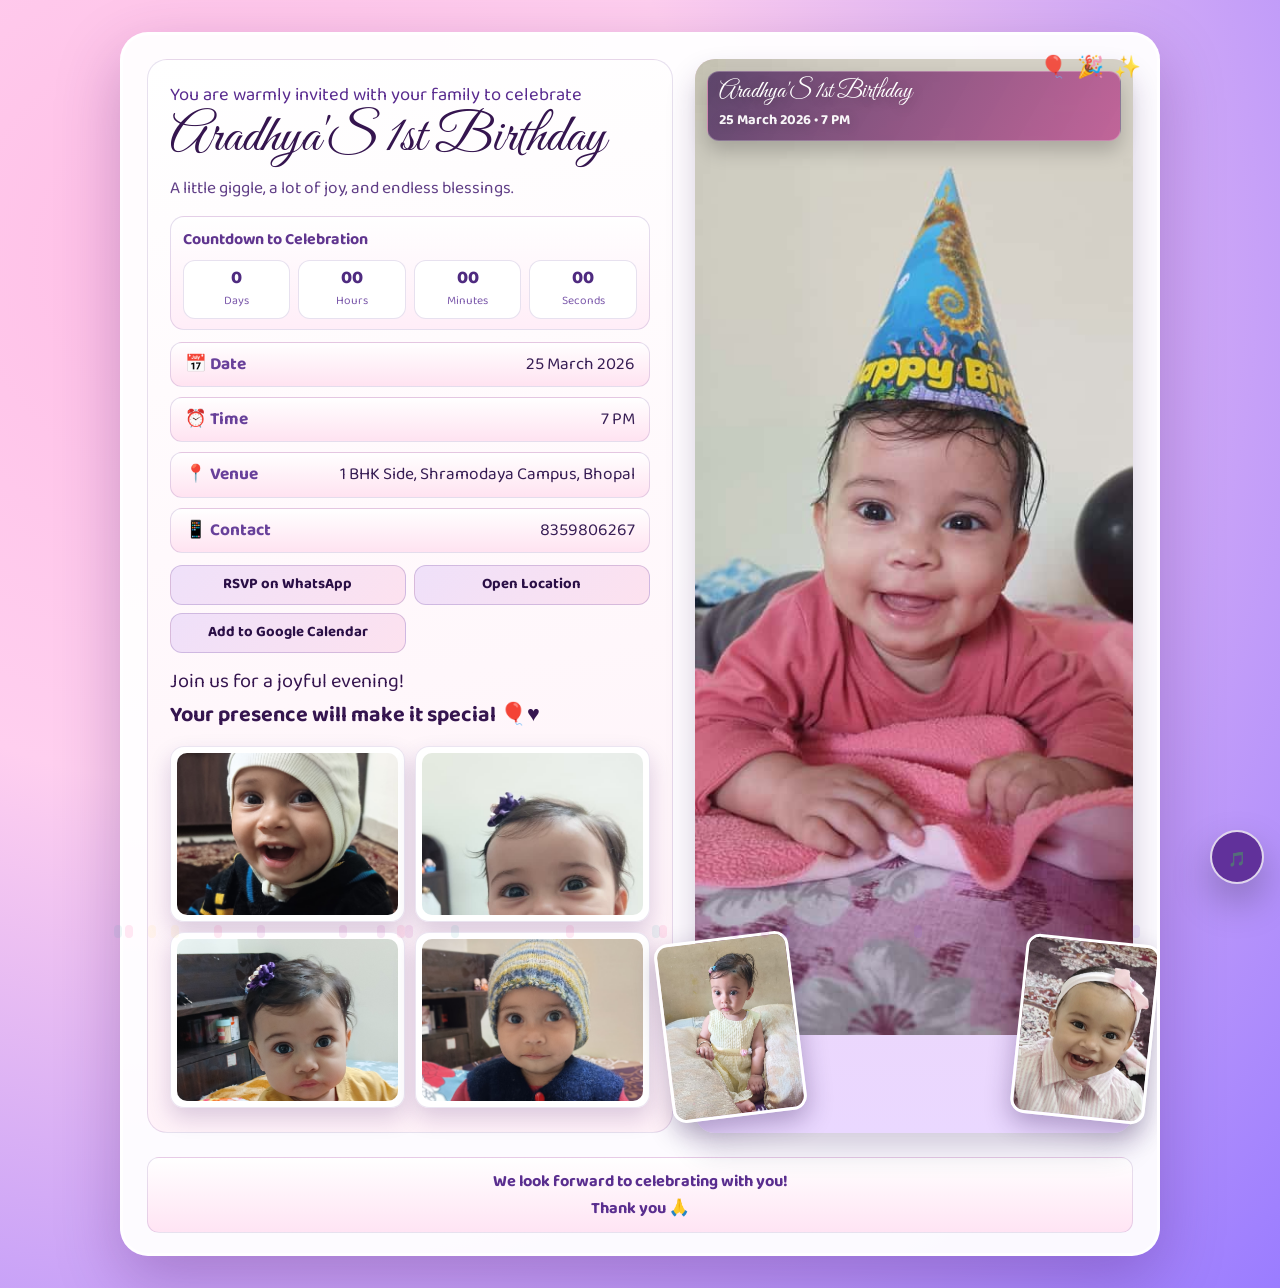
==== commit e536105a: "changes" ====
--- a/index.html
+++ b/index.html
@@ -39,13 +39,13 @@
             <h1 class="reveal">Aradhya'S 1st Birthday</h1>
             <p class="tagline reveal">A little giggle, a lot of joy, and endless blessings.</p>
 
-            <div class="theme-switcher reveal" aria-label="Theme switcher">
+            <!-- <div class="theme-switcher reveal" aria-label="Theme switcher">
               <button class="theme-btn active" data-theme="pastel" type="button">
                 Pastel
               </button>
               <button class="theme-btn" data-theme="royal" type="button">Royal</button>
               <button class="theme-btn" data-theme="sunset" type="button">Sunset</button>
-            </div>
+            </div> -->
 
             <div class="countdown-wrap reveal">
               <div class="countdown-title">Countdown to Celebration</div>
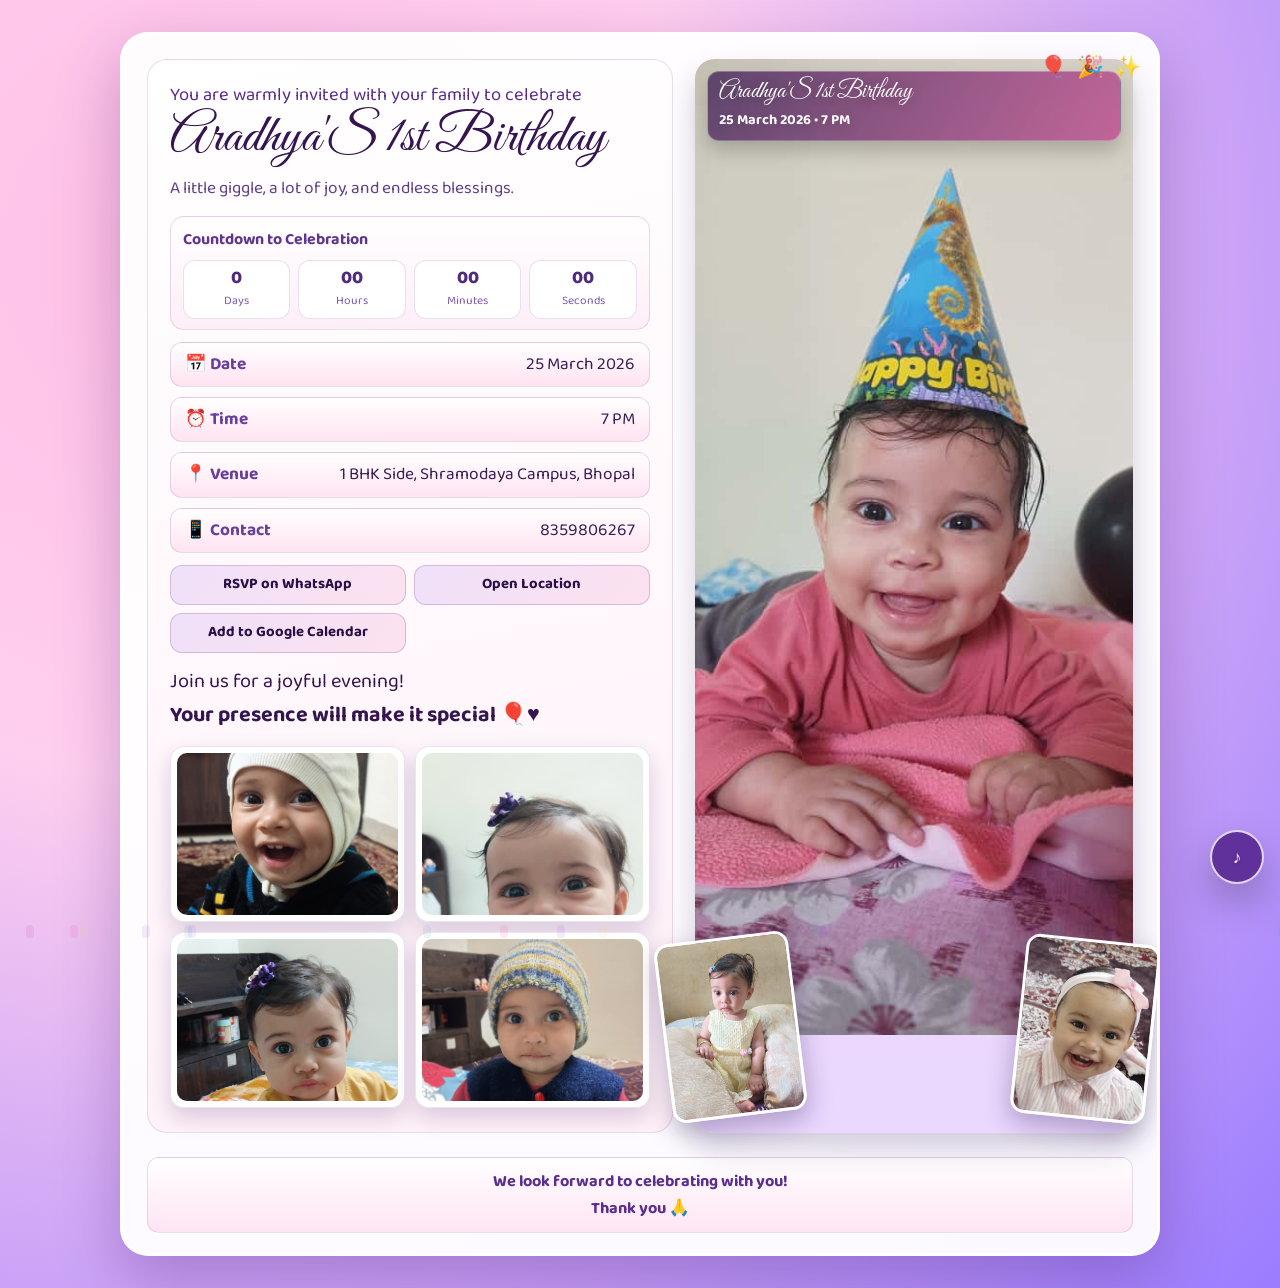
==== commit ff4ad60f: "changes" ====
--- a/index.html
+++ b/index.html
@@ -160,7 +160,7 @@
       Auto: ON
     </button>
     <button id="musicBtn" class="music-btn" type="button" aria-label="Toggle background music">
-      <span>🎵</span>
+      <span>♪</span>
     </button>
     <audio id="bgm" preload="auto" loop>
       <source src="./assets/moodmode-happy-birthday-song-455067.mp3" type="audio/mpeg" />
--- a/style.css
+++ b/style.css
@@ -807,10 +807,13 @@
 }
 
 .music-btn span {
-  font-size: 0.9rem;
+  font-size: 1.08rem;
+  font-weight: 800;
+  color: #ffffff;
   display: block;
   line-height: 1;
-  transform: translateY(2px);
+  transform: translateY(1px);
+  text-shadow: 0 1px 4px rgba(0, 0, 0, 0.35);
 }
 
 .autoplay-btn {
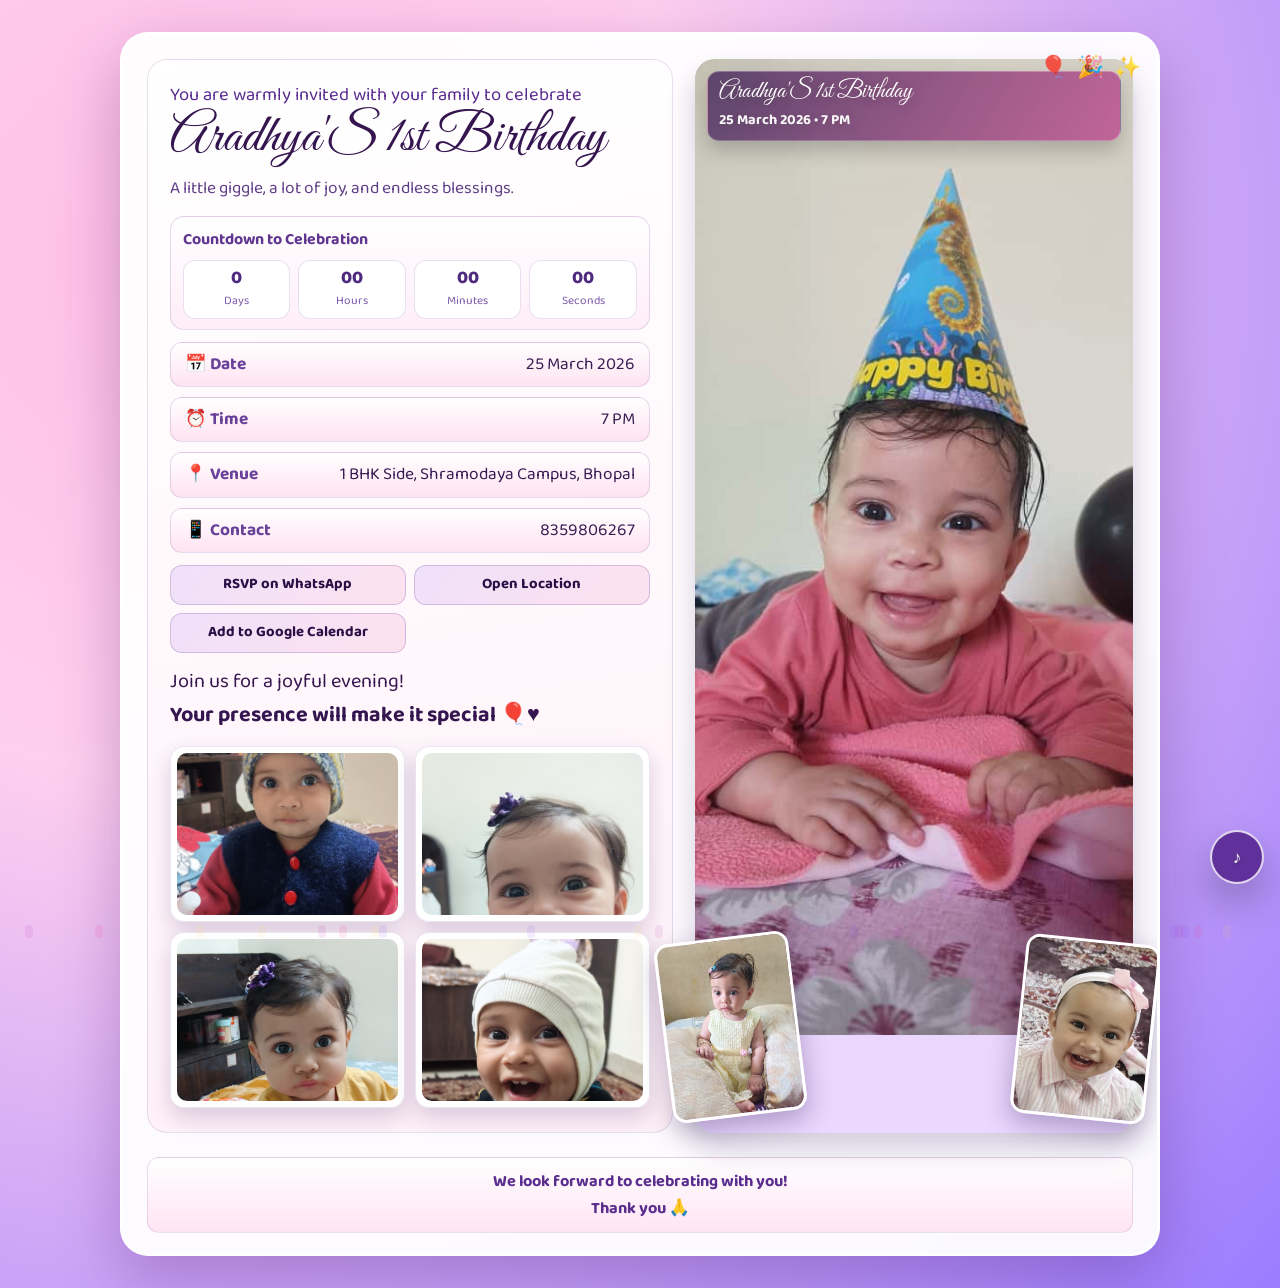
==== commit 2473ca62: "changes" ====
--- a/index.html
+++ b/index.html
@@ -97,7 +97,7 @@
 
             <div class="photo-strip reveal" aria-label="Aradhya photo memories">
               <div class="photo-tile">
-                <img src="./img/image-10.jpeg" alt="Aradhya in yellow dress" />
+                <img src="./img/image-14.jpeg" alt="Aradhya in yellow dress" />
               </div>
               <div class="photo-tile">
                 <img
@@ -110,7 +110,7 @@
               </div>
               <div class="photo-tile">
                 <img
-                  src="./img/image-14.jpeg"
+                  src="./img/image-10.jpeg"
                   alt="Aradhya in winter wear"
                 />
               </div>
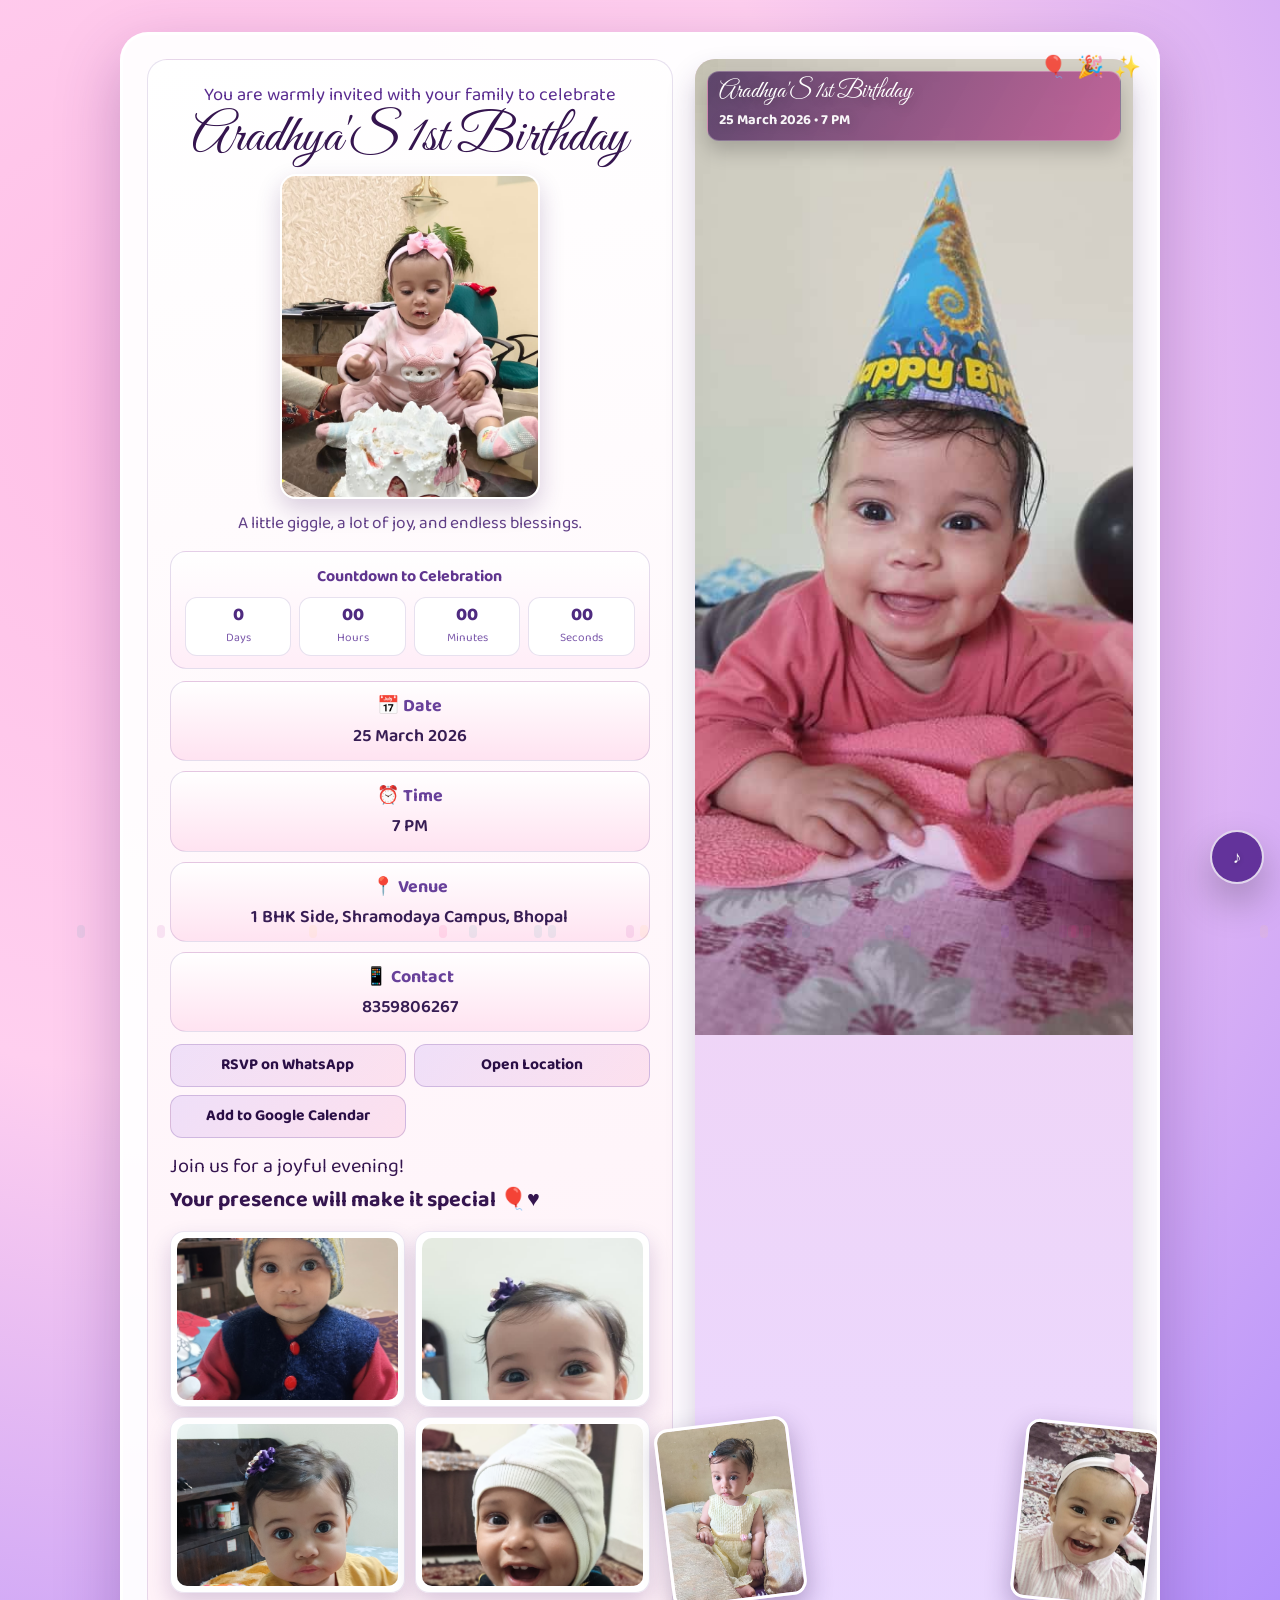
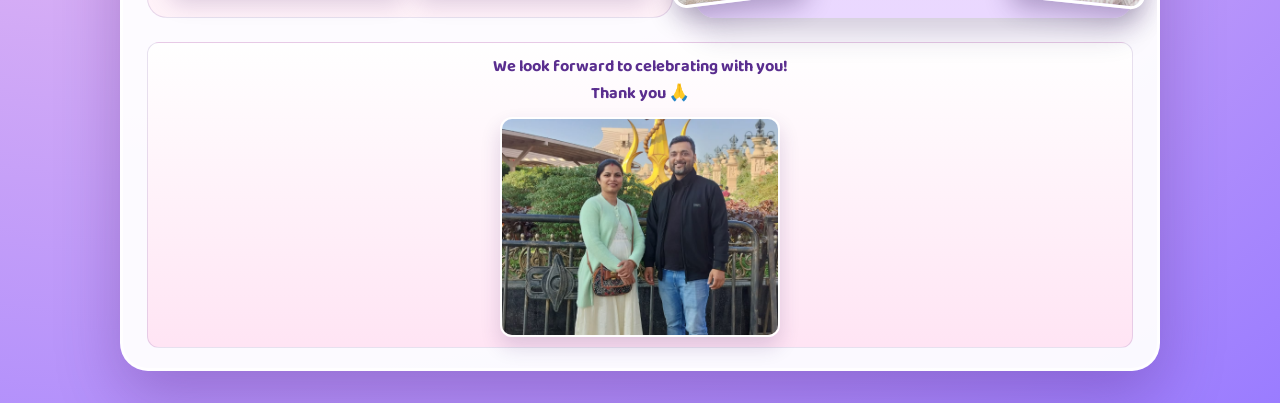
==== commit d2f2367d: "changes" ====
--- a/index.html
+++ b/index.html
@@ -37,15 +37,10 @@
           <div class="invite-text">
             <p class="eyebrow reveal">You are warmly invited with your family to celebrate</p>
             <h1 class="reveal">Aradhya'S 1st Birthday</h1>
+            <div class="title-photo reveal">
+              <img src="./img/cake.jpeg" alt="Aradhya with birthday cake" loading="lazy" />
+            </div>
             <p class="tagline reveal">A little giggle, a lot of joy, and endless blessings.</p>
-
-            <!-- <div class="theme-switcher reveal" aria-label="Theme switcher">
-              <button class="theme-btn active" data-theme="pastel" type="button">
-                Pastel
-              </button>
-              <button class="theme-btn" data-theme="royal" type="button">Royal</button>
-              <button class="theme-btn" data-theme="sunset" type="button">Sunset</button>
-            </div> -->
 
             <div class="countdown-wrap reveal">
               <div class="countdown-title">Countdown to Celebration</div>
@@ -145,6 +140,12 @@
         <p class="thank-note">
           We look forward to celebrating with you!<br />
           Thank you 🙏
+          <img
+            class="thank-parent-photo"
+            src="./img/parent.jpeg"
+            alt="Aradhya's parents"
+            loading="lazy"
+          />
         </p>
       </section>
     </main>
--- a/style.css
+++ b/style.css
@@ -99,6 +99,7 @@
   font-family: "Great Vibes", cursive;
   font-weight: 500;
   color: var(--purple-900);
+  text-align: center;
   animation: titleBreathe 5s ease-in-out infinite;
 }
 
@@ -107,12 +108,32 @@
   font-size: 1.15rem;
   line-height: 1.3;
   color: var(--purple-700);
+  text-align: center;
 }
 
 .tagline {
   margin: 8px 0 14px;
   font-size: 1.08rem;
   color: #613f87;
+  text-align: center;
+}
+
+.title-photo {
+  margin: 8px auto 10px;
+  width: min(260px, 100%);
+  aspect-ratio: 4 / 5;
+  border-radius: 16px;
+  overflow: hidden;
+  border: 2px solid rgba(255, 255, 255, 0.9);
+  box-shadow: 0 10px 24px rgba(59, 20, 93, 0.2);
+}
+
+.title-photo img {
+  width: 100%;
+  height: 100%;
+  display: block;
+  object-fit: cover;
+  object-position: center 38%;
 }
 
 .theme-switcher {
@@ -139,16 +160,21 @@
 
 .countdown-wrap {
   border: 1px solid rgba(89, 43, 143, 0.16);
-  border-radius: 14px;
-  padding: 10px 12px;
+  border-radius: 16px;
+  padding: 12px 14px;
   margin: 0 0 12px;
   background: linear-gradient(180deg, rgba(255, 255, 255, 0.92), rgba(255, 236, 247, 0.92));
+  width: 100%;
+  max-width: 560px;
+  margin-left: auto;
+  margin-right: auto;
 }
 
 .countdown-title {
   font-weight: 700;
   color: #60358f;
   margin-bottom: 8px;
+  text-align: center;
 }
 
 .countdown {
@@ -183,20 +209,26 @@
 .event-details {
   display: grid;
   gap: 10px;
+  width: 100%;
+  max-width: 560px;
+  margin-left: auto;
+  margin-right: auto;
 }
 
 .event-details p {
   margin: 0;
-  padding: 10px 14px;
+  padding: 12px 16px;
   display: flex;
-  justify-content: space-between;
-  align-items: baseline;
-  gap: 14px;
-  border-radius: 12px;
+  flex-direction: column;
+  justify-content: center;
+  align-items: center;
+  gap: 6px;
+  border-radius: 16px;
   background: linear-gradient(180deg, #fff, var(--pink-100));
   border: 1px solid rgba(89, 43, 143, 0.16);
   font-size: 1.08rem;
   line-height: 1.35;
+  text-align: center;
 }
 
 .event-details p:nth-child(1) {
@@ -222,12 +254,16 @@
 .label {
   color: #68409a;
   font-weight: 700;
+  font-size: 1.12rem;
   white-space: nowrap;
 }
 
 .value {
-  text-align: right;
+  text-align: center;
   color: #371d54;
+  font-size: 1.12rem;
+  font-weight: 600;
+  text-wrap: balance;
 }
 
 .closing-line {
@@ -248,6 +284,10 @@
   display: grid;
   grid-template-columns: repeat(2, minmax(0, 1fr));
   gap: 8px;
+  width: 100%;
+  max-width: 560px;
+  margin-left: auto;
+  margin-right: auto;
 }
 
 .action-btn {
@@ -257,10 +297,10 @@
   background: linear-gradient(130deg, rgba(124, 58, 237, 0.12), rgba(236, 72, 153, 0.12));
   color: #2a0f46;
   font-family: inherit;
-  font-size: 0.93rem;
+  font-size: 0.98rem;
   font-weight: 700;
   line-height: 1.2;
-  padding: 10px 10px;
+  padding: 11px 12px;
   text-align: center;
   text-decoration: none;
   cursor: pointer;
@@ -369,6 +409,18 @@
   border: 1px solid rgba(89, 43, 143, 0.14);
 }
 
+.thank-parent-photo {
+  display: block;
+  width: min(280px, 100%);
+  max-height: 220px;
+  margin: 10px auto 0;
+  object-fit: cover;
+  object-position: center 35%;
+  border-radius: 12px;
+  border: 2px solid rgba(255, 255, 255, 0.95);
+  box-shadow: 0 10px 20px rgba(59, 20, 93, 0.16);
+}
+
 .photo-tile {
   aspect-ratio: 4 / 3;
   background: rgba(255, 255, 255, 0.95);
@@ -666,6 +718,15 @@
     margin-bottom: 10px;
   }
 
+  .title-photo {
+    margin: 7px auto 9px;
+    width: min(210px, 100%);
+  }
+
+  .title-photo img {
+    object-position: center 40%;
+  }
+
   .theme-switcher {
     margin-bottom: 10px;
   }
@@ -698,10 +759,11 @@
 
   .event-details p {
     flex-direction: column;
-    align-items: flex-start;
+    align-items: center;
     gap: 5px;
     font-size: 0.94rem;
-    padding: 8px 10px;
+    padding: 10px 10px;
+    text-align: center;
   }
 
   .label {
@@ -709,7 +771,8 @@
   }
 
   .value {
-    text-align: left;
+    text-align: center;
+    font-size: 1.05rem;
   }
 
   .closing-line {
@@ -729,6 +792,12 @@
     margin: 0 12px 14px;
     font-size: 0.95rem;
     padding: 9px 10px;
+  }
+
+  .thank-parent-photo {
+    width: min(240px, 100%);
+    max-height: 180px;
+    margin-top: 8px;
   }
 
   .action-grid {
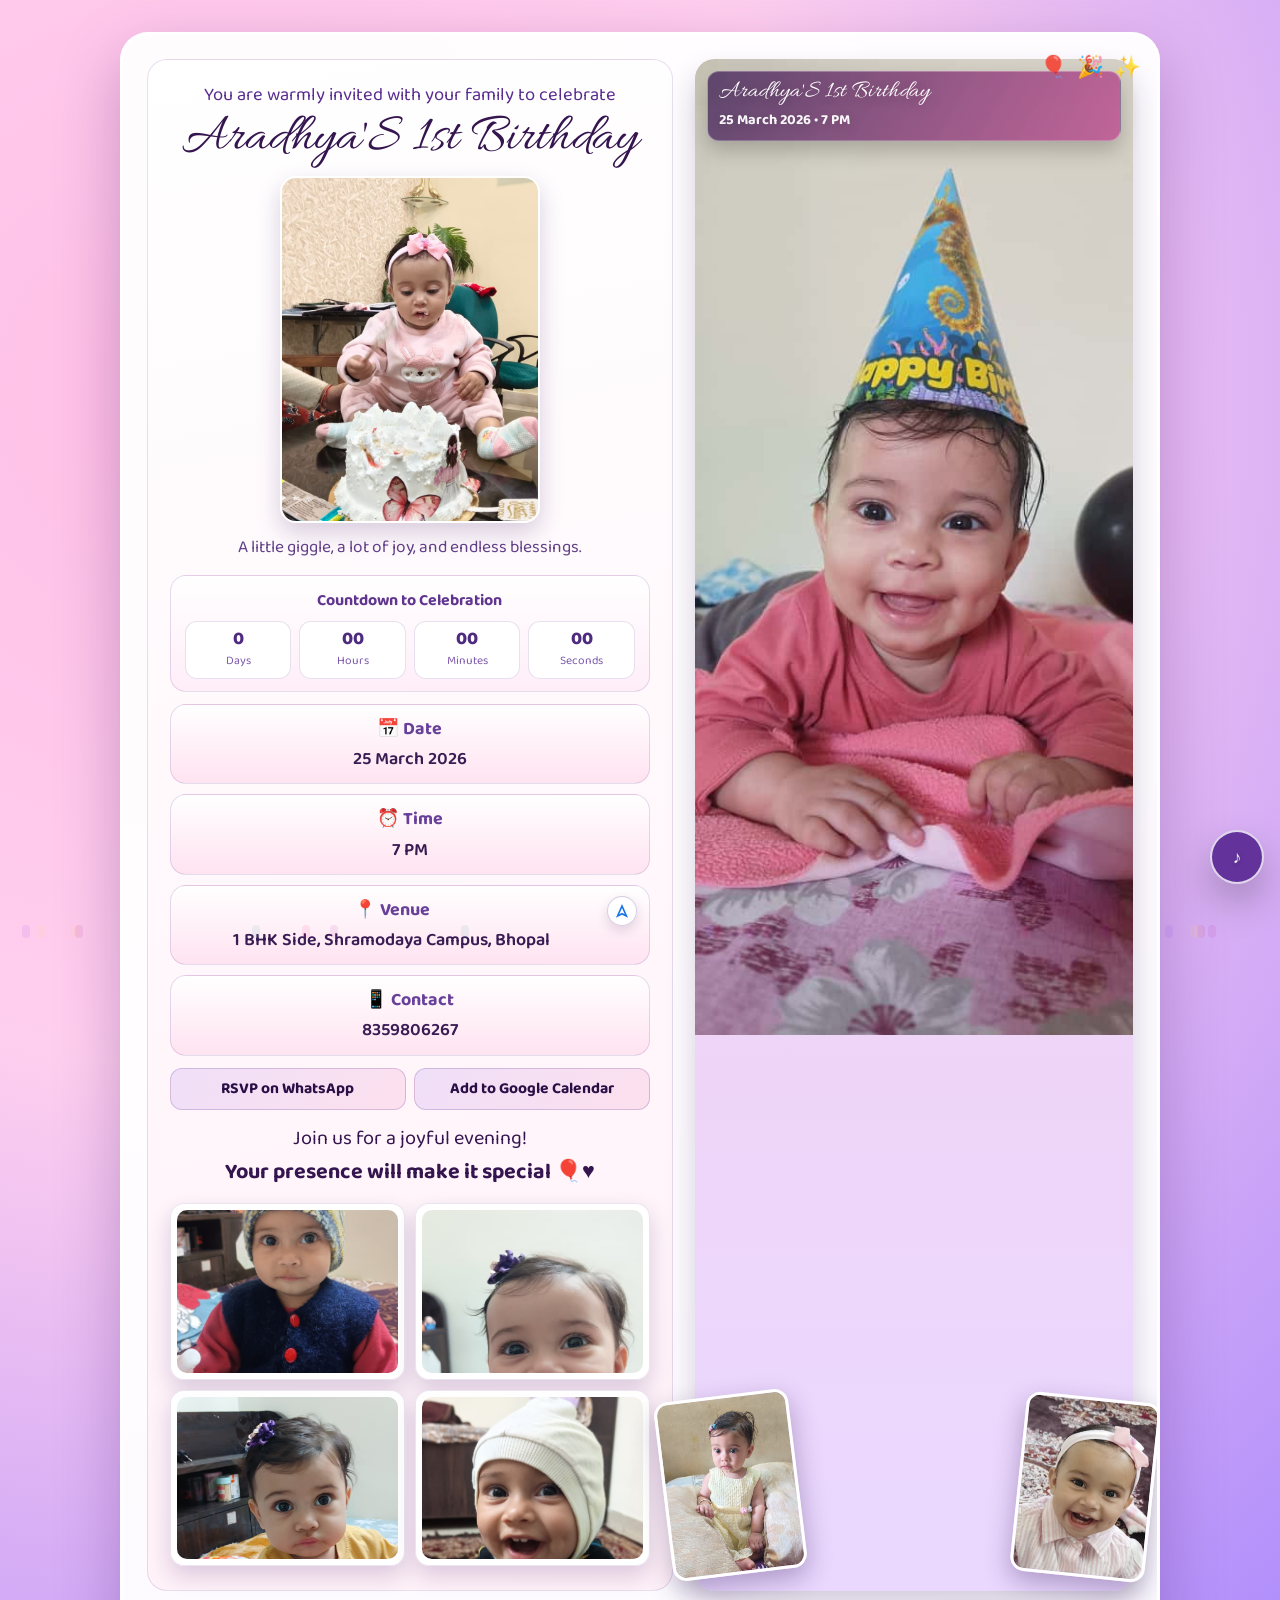
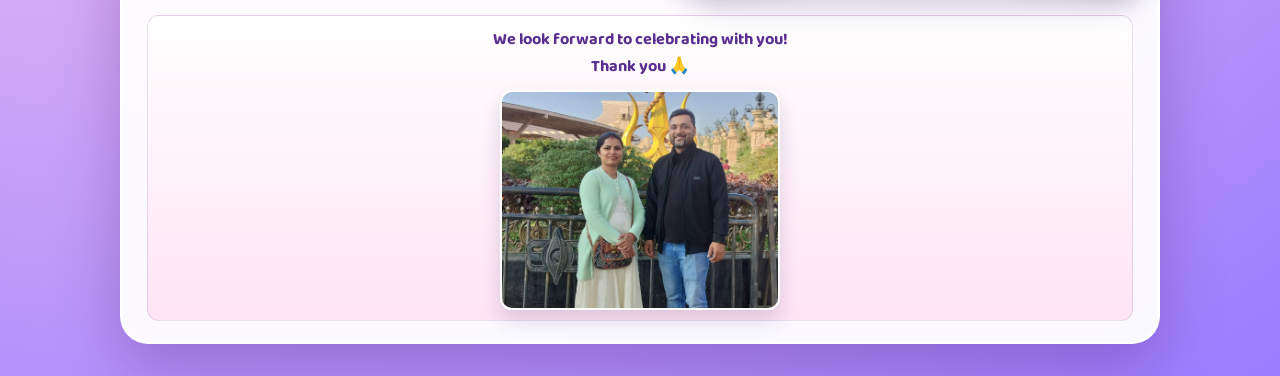
==== commit b995ce45: "changes" ====
--- a/index.html
+++ b/index.html
@@ -19,7 +19,7 @@
     <link rel="preconnect" href="https://fonts.googleapis.com" />
     <link rel="preconnect" href="https://fonts.gstatic.com" crossorigin />
     <link
-      href="https://fonts.googleapis.com/css2?family=Baloo+2:wght@400;600;700;800&family=Great+Vibes&display=swap"
+      href="https://fonts.googleapis.com/css2?family=Allura&family=Baloo+2:wght@400;600;700;800&display=swap"
       rel="stylesheet"
     />
     <link rel="stylesheet" href="style.css" />
@@ -55,10 +55,25 @@
             <div class="event-details reveal">
               <p><span class="label">📅 Date</span><span class="value">25 March 2026</span></p>
               <p><span class="label">⏰ Time</span><span class="value">7 PM</span></p>
-              <p>
+              <div class="venue-card">
+                <a
+                  class="venue-map-link"
+                  target="_blank"
+                  rel="noopener noreferrer"
+                  href="https://maps.app.goo.gl/EkaTwREzfzoWGPge7"
+                  aria-label="Get directions on Google Maps"
+                  title="Get directions"
+                >
+                  <svg class="venue-map-icon" viewBox="0 0 24 24" aria-hidden="true" focusable="false">
+                    <path
+                      fill="#1a73e8"
+                      d="M12 2.8 20.1 21l-8.1-4.06L3.9 21 12 2.8Zm0 5.08-3.72 8.35L12 14.37l3.72 1.86L12 7.88Z"
+                    />
+                  </svg>
+                </a>
                 <span class="label">📍 Venue</span>
                 <span class="value">1 BHK Side, Shramodaya Campus, Bhopal</span>
-              </p>
+              </div>
               <p><span class="label">📱 Contact</span><span class="value">8359806267</span></p>
                
             </div>
@@ -70,13 +85,6 @@
                 rel="noopener noreferrer"
                 href="https://wa.me/918359806267?text=We%20will%20join%20Aradhya%27S%201st%20Birthday%20celebration%20on%2025%20March%202026%20at%207%20PM.%20Thank%20you%20for%20the%20invite%21"
                 >RSVP on WhatsApp</a
-              >
-              <a
-                class="action-btn"
-                target="_blank"
-                rel="noopener noreferrer"
-                href="https://maps.app.goo.gl/EkaTwREzfzoWGPge7"
-                >Open Location</a
               >
               <a
                 class="action-btn"
--- a/style.css
+++ b/style.css
@@ -94,10 +94,11 @@
 
 h1 {
   margin: 2px 0 0;
-  line-height: 1.05;
+  line-height: 1.08;
   font-size: clamp(2.4rem, 4.2vw, 3.4rem);
-  font-family: "Great Vibes", cursive;
-  font-weight: 500;
+  font-family: "Allura", cursive;
+  font-weight: 400;
+  letter-spacing: 0.2px;
   color: var(--purple-900);
   text-align: center;
   animation: titleBreathe 5s ease-in-out infinite;
@@ -121,7 +122,7 @@
 .title-photo {
   margin: 8px auto 10px;
   width: min(260px, 100%);
-  aspect-ratio: 4 / 5;
+  aspect-ratio: 3 / 4;
   border-radius: 16px;
   overflow: hidden;
   border: 2px solid rgba(255, 255, 255, 0.9);
@@ -133,7 +134,7 @@
   height: 100%;
   display: block;
   object-fit: cover;
-  object-position: center 38%;
+  object-position: center 46%;
 }
 
 .theme-switcher {
@@ -215,7 +216,7 @@
   margin-right: auto;
 }
 
-.event-details p {
+.event-details > * {
   margin: 0;
   padding: 12px 16px;
   display: flex;
@@ -229,24 +230,26 @@
   font-size: 1.08rem;
   line-height: 1.35;
   text-align: center;
-}
-
-.event-details p:nth-child(1) {
+  position: relative;
+  z-index: 2;
+}
+
+.event-details > *:nth-child(1) {
   animation: rowFloat 4.2s ease-in-out infinite;
   animation-delay: 0ms;
 }
 
-.event-details p:nth-child(2) {
+.event-details > *:nth-child(2) {
   animation: rowFloat 4.2s ease-in-out infinite;
   animation-delay: 220ms;
 }
 
-.event-details p:nth-child(3) {
+.event-details > *:nth-child(3) {
   animation: rowFloat 4.2s ease-in-out infinite;
   animation-delay: 440ms;
 }
 
-.event-details p:nth-child(4) {
+.event-details > *:nth-child(4) {
   animation: rowFloat 4.2s ease-in-out infinite;
   animation-delay: 660ms;
 }
@@ -256,6 +259,37 @@
   font-weight: 700;
   font-size: 1.12rem;
   white-space: nowrap;
+}
+
+.venue-card {
+  padding-right: 52px;
+}
+
+.venue-map-link {
+  position: absolute;
+  top: 10px;
+  right: 12px;
+  width: 30px;
+  height: 30px;
+  border-radius: 999px;
+  border: 1px solid rgba(89, 43, 143, 0.24);
+  background: rgba(255, 255, 255, 0.96);
+  display: inline-flex;
+  align-items: center;
+  justify-content: center;
+  box-shadow: 0 5px 12px rgba(53, 21, 79, 0.14);
+  transition: transform 150ms ease, box-shadow 150ms ease;
+}
+
+.venue-map-link:hover {
+  transform: translateY(-1px) scale(1.06);
+  box-shadow: 0 8px 16px rgba(53, 21, 79, 0.2);
+}
+
+.venue-map-icon {
+  width: 18px;
+  height: 18px;
+  display: block;
 }
 
 .value {
@@ -270,6 +304,7 @@
   margin: 12px 0 0;
   font-size: 1.25rem;
   color: var(--purple-900);
+  text-align: center;
 }
 
 .closing-line.strong {
@@ -342,10 +377,11 @@
 }
 
 .hero-overlay-title {
-  font-family: "Great Vibes", cursive;
+  font-family: "Allura", cursive;
   font-size: 1.52rem;
   line-height: 1;
-  font-weight: 500;
+  font-weight: 400;
+  letter-spacing: 0.2px;
 }
 
 .hero-overlay-meta {
@@ -494,7 +530,8 @@
   border-radius: 4px;
   pointer-events: none;
   animation: drop linear forwards;
-  z-index: 10;
+  opacity: 0.55;
+  z-index: 1;
 }
 
 .balloon {
@@ -505,9 +542,9 @@
   border-radius: 50% 50% 48% 48%;
   background: var(--balloon-color, #ff7ac8);
   box-shadow: inset -8px -8px 14px rgba(255, 255, 255, 0.25);
-  opacity: 0.8;
+  opacity: 0.34;
   pointer-events: none;
-  z-index: 9;
+  z-index: 0;
 }
 
 .balloon::before {
@@ -674,6 +711,7 @@
   .invite-text {
     order: 2;
     padding: 16px 12px;
+    margin-top: 20px;
   }
 
   .hero-photo {
@@ -724,7 +762,7 @@
   }
 
   .title-photo img {
-    object-position: center 40%;
+    object-position: center 48%;
   }
 
   .theme-switcher {
@@ -757,7 +795,7 @@
     gap: 8px;
   }
 
-  .event-details p {
+  .event-details > * {
     flex-direction: column;
     align-items: center;
     gap: 5px;
@@ -768,6 +806,18 @@
 
   .label {
     white-space: normal;
+  }
+
+  .venue-map-link {
+    top: 8px;
+    right: 9px;
+    width: 28px;
+    height: 28px;
+  }
+
+  .venue-map-icon {
+    width: 16px;
+    height: 16px;
   }
 
   .value {
